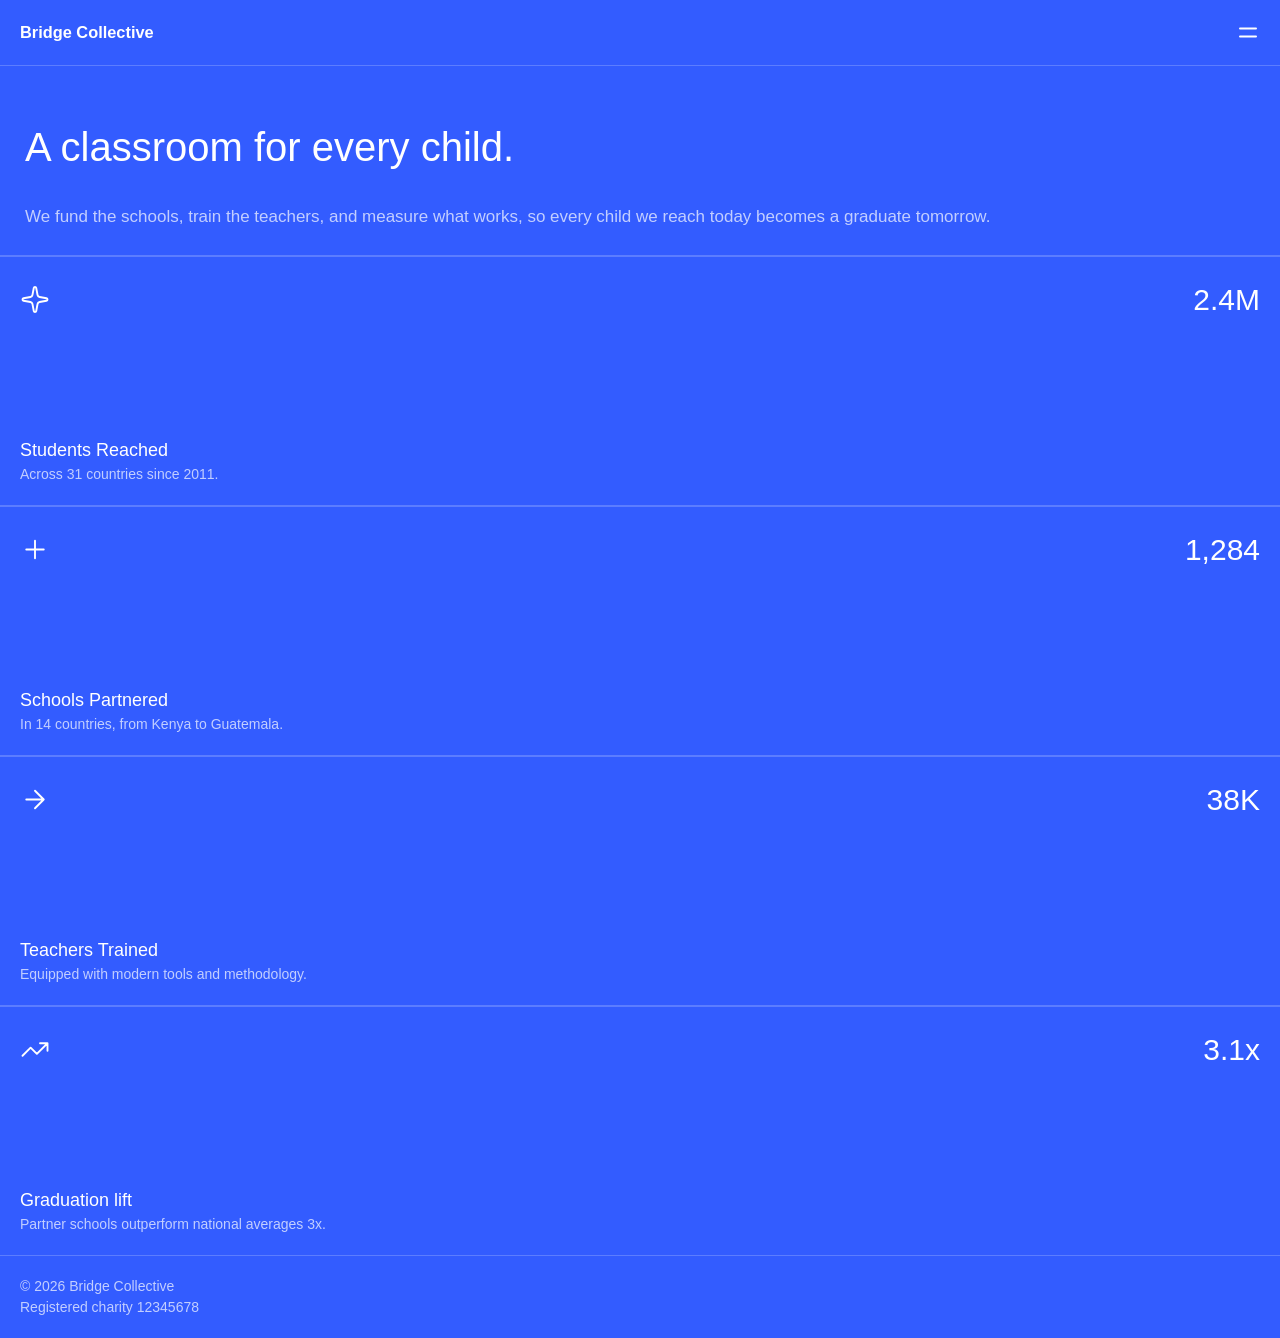
==== grid-landing-page/index.html @ 917336a5 "layout for small screens" ====
<!doctype html>
<html lang="en">
  <head>
    <meta charset="UTF-8" />
    <meta name="viewport" content="width=device-width, initial-scale=1.0" />
    <meta
      name="description"
      content="We fund the schools, train the teachers, and measure what works, so every child we reach today becomes a graduate tomorrow."
    />
    <title>Grid Landing Page</title>
    <link rel="shortcut icon" href="favicon.png" type="image/x-icon" />
    <link rel="stylesheet" href="./css/normalize.css" />
    <link rel="stylesheet" href="./css/medium.css" />
    <link rel="stylesheet" href="./css/large.css" />
  </head>
  <body>
    <header>
      <nav class="navbar">
        <div class="logo">
          <h3>Bridge Collective</h3>
        </div>
        <img src="./images/icon-menu.svg" alt="" />
      </nav>
    </header>
    <main>
      <section class="description">
        <h1>A classroom for every child.</h1>
        <p>
          We fund the schools, train the teachers, and measure what works, so
          every child we reach today becomes a graduate tomorrow.
        </p>
      </section>
      <!-- stats -->
      <section class="stats">
        <div class="wrapper">
          <div class="header">
            <img src="./images/icon-sparkle.svg" alt="" />
            <span>2.4M</span>
          </div>
          <div class="content">
            <h2>Students Reached</h2>
            <p>Across 31 countries since 2011.</p>
          </div>
        </div>
        <div class="wrapper">
          <div class="header">
            <img src="./images/icon-plus.svg" alt="" />
            <span>1,284</span>
          </div>
          <div class="content">
            <h2>Schools Partnered</h2>
            <p>In 14 countries, from Kenya to Guatemala.</p>
          </div>
        </div>
        <div class="wrapper">
          <div class="header">
            <img src="./images/icon-arrow-right.svg" alt="" />
            <span>38K</span>
          </div>
          <div class="content">
            <h2>Teachers Trained</h2>
            <p>Equipped with modern tools and methodology.</p>
          </div>
        </div>
        <div class="wrapper">
          <div class="header">
            <img src="./images/icon-trending-up.svg" alt="" />
            <span>3.1x</span>
          </div>
          <div class="content">
            <h2>Graduation lift</h2>
            <p>Partner schools outperform national averages 3x.</p>
          </div>
        </div>
      </section>
    </main>
    <footer class="footer">
      <p>&copy; 2026 Bridge Collective</p>
      <p>Registered charity 12345678</p>
    </footer>
  </body>
</html>
---- grid-landing-page/css/medium.css ----
/* resets */
* {
  box-sizing: border-box;
  margin: 0;
  padding: 0;
}
html {
  font-size: 62.5%;
}
html,
body {
  width: 100%;
  height: 100%;
}
body {
  background-color: hsl(228, 100%, 60%);
  color: #fff;
  font-family: "Inter", sans-serif;
  line-height: 1.5;
}

/* navbar */
.navbar,
.footer {
  font-size: 1.4rem;
}
.navbar {
  border-bottom: rgba(255, 255, 255, 0.2) solid 1px;
  display: flex;
  justify-content: space-between;
  padding: 20px;
}
.logo h3 {
  font-weight: 600;
}

/* main */
.description {
  padding: 25px;
  border-bottom: rgba(255, 255, 255, 0.2) solid 1px;
}
.description h1 {
  font-size: 4rem;
  font-weight: 400;
}
.description p {
  font-size: 1.7rem;
  color: rgba(255, 255, 255, 0.7);
}

/* stats */
.stats {
  display: flex;
  flex-direction: column;
}

.wrapper {
  display: flex;
  flex-direction: column;
  justify-content: space-between;
  height: 250px;
  padding: 20px;
  border-top: rgba(255, 255, 255, 0.2) solid 1px;
  border-bottom: rgba(255, 255, 255, 0.2) solid 1px;
}
.wrapper .header {
  display: flex;
  justify-content: space-between;
}
.wrapper .header span {
  font-size: 3rem;
}
.wrapper .header img {
  width: 30px;
}

.wrapper .content h2 {
  font-size: 1.8rem;
  font-weight: 400;
}
.wrapper .content p {
  font-size: 1.4rem;
  color: rgba(255, 255, 255, 0.7);
}
/* footer */
.footer {
  color: rgba(255, 255, 255, 0.7);
  padding: 20px;
}
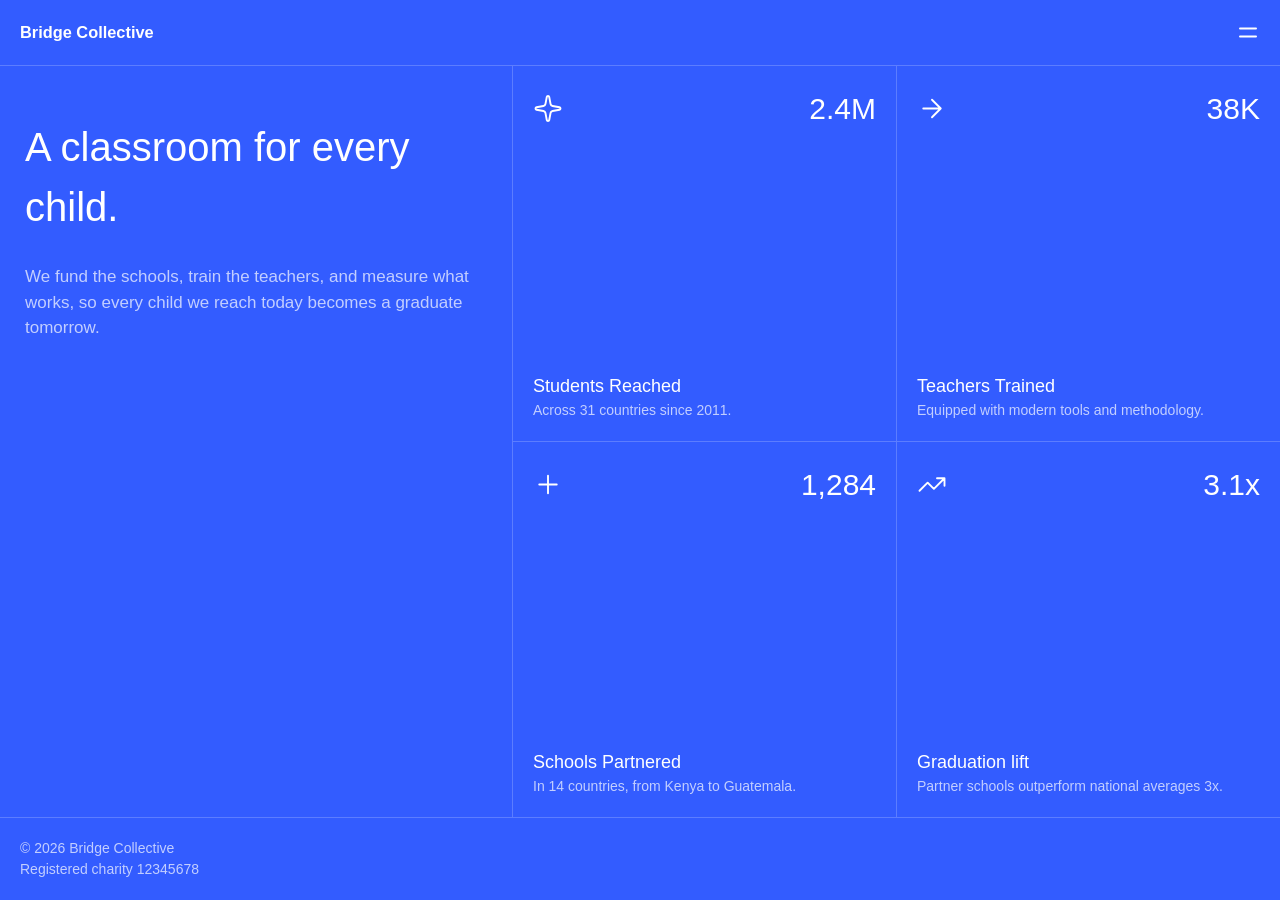
==== commit da19d537: "responsive layout" ====
--- a/grid-landing-page/index.html
+++ b/grid-landing-page/index.html
@@ -14,69 +14,75 @@
     <link rel="stylesheet" href="./css/large.css" />
   </head>
   <body>
-    <header>
-      <nav class="navbar">
-        <div class="logo">
-          <h3>Bridge Collective</h3>
-        </div>
-        <img src="./images/icon-menu.svg" alt="" />
-      </nav>
-    </header>
-    <main>
-      <section class="description">
-        <h1>A classroom for every child.</h1>
-        <p>
-          We fund the schools, train the teachers, and measure what works, so
-          every child we reach today becomes a graduate tomorrow.
-        </p>
-      </section>
-      <!-- stats -->
-      <section class="stats">
-        <div class="wrapper">
-          <div class="header">
-            <img src="./images/icon-sparkle.svg" alt="" />
-            <span>2.4M</span>
+    <div class="container">
+      <header>
+        <nav class="navbar">
+          <div class="logo">
+            <h3>Bridge Collective</h3>
           </div>
-          <div class="content">
-            <h2>Students Reached</h2>
-            <p>Across 31 countries since 2011.</p>
+          <img src="./images/icon-menu.svg" alt="" />
+        </nav>
+      </header>
+      <main>
+        <section class="description">
+          <h1>A classroom for every child.</h1>
+          <p>
+            We fund the schools, train the teachers, and measure what works, so
+            every child we reach today becomes a graduate tomorrow.
+          </p>
+        </section>
+        <!-- stats -->
+        <section class="stats">
+          <div>
+            <div class="wrapper">
+              <div class="header">
+                <img src="./images/icon-sparkle.svg" alt="" />
+                <span>2.4M</span>
+              </div>
+              <div class="content">
+                <h2>Students Reached</h2>
+                <p>Across 31 countries since 2011.</p>
+              </div>
+            </div>
+            <div class="wrapper">
+              <div class="header">
+                <img src="./images/icon-plus.svg" alt="" />
+                <span>1,284</span>
+              </div>
+              <div class="content">
+                <h2>Schools Partnered</h2>
+                <p>In 14 countries, from Kenya to Guatemala.</p>
+              </div>
+            </div>
           </div>
-        </div>
-        <div class="wrapper">
-          <div class="header">
-            <img src="./images/icon-plus.svg" alt="" />
-            <span>1,284</span>
+          <div>
+            <div class="wrapper">
+              <div class="header">
+                <img src="./images/icon-arrow-right.svg" alt="" />
+                <span>38K</span>
+              </div>
+              <div class="content">
+                <h2>Teachers Trained</h2>
+                <p>Equipped with modern tools and methodology.</p>
+              </div>
+            </div>
+            <div class="wrapper">
+              <div class="header">
+                <img src="./images/icon-trending-up.svg" alt="" />
+                <span>3.1x</span>
+              </div>
+              <div class="content">
+                <h2>Graduation lift</h2>
+                <p>Partner schools outperform national averages 3x.</p>
+              </div>
+            </div>
           </div>
-          <div class="content">
-            <h2>Schools Partnered</h2>
-            <p>In 14 countries, from Kenya to Guatemala.</p>
-          </div>
-        </div>
-        <div class="wrapper">
-          <div class="header">
-            <img src="./images/icon-arrow-right.svg" alt="" />
-            <span>38K</span>
-          </div>
-          <div class="content">
-            <h2>Teachers Trained</h2>
-            <p>Equipped with modern tools and methodology.</p>
-          </div>
-        </div>
-        <div class="wrapper">
-          <div class="header">
-            <img src="./images/icon-trending-up.svg" alt="" />
-            <span>3.1x</span>
-          </div>
-          <div class="content">
-            <h2>Graduation lift</h2>
-            <p>Partner schools outperform national averages 3x.</p>
-          </div>
-        </div>
-      </section>
-    </main>
-    <footer class="footer">
-      <p>&copy; 2026 Bridge Collective</p>
-      <p>Registered charity 12345678</p>
-    </footer>
+        </section>
+      </main>
+      <footer class="footer">
+        <p>&copy; 2026 Bridge Collective</p>
+        <p>Registered charity 12345678</p>
+      </footer>
+    </div>
   </body>
 </html>
--- a/grid-landing-page/css/medium.css
+++ b/grid-landing-page/css/medium.css
@@ -17,6 +17,10 @@
   color: #fff;
   font-family: "Inter", sans-serif;
   line-height: 1.5;
+}
+
+.container {
+  height: 100%;
 }
 
 /* navbar */
--- a/grid-landing-page/css/large.css
+++ b/grid-landing-page/css/large.css
@@ -0,0 +1,36 @@
+html,
+body {
+  width: 100%;
+  height: 100%;
+}
+@media screen and (min-width: 768px) {
+  .container {
+    max-width: 1440px;
+    height: 100%;
+    margin: 0 auto;
+    display: flex;
+    flex-direction: column;
+  }
+  main {
+    display: flex;
+    flex-grow: 1;
+  }
+  .description {
+    width: 40%;
+  }
+  .stats {
+    display: flex;
+    flex-direction: row;
+    width: 60%;
+  }
+  .stats div {
+    width: 100%;
+  }
+
+  .wrapper {
+    border: 1px solid rgba(255, 255, 255, 0.2);
+    border-top: none;
+    border-right: none;
+    height: 50%;
+  }
+}
